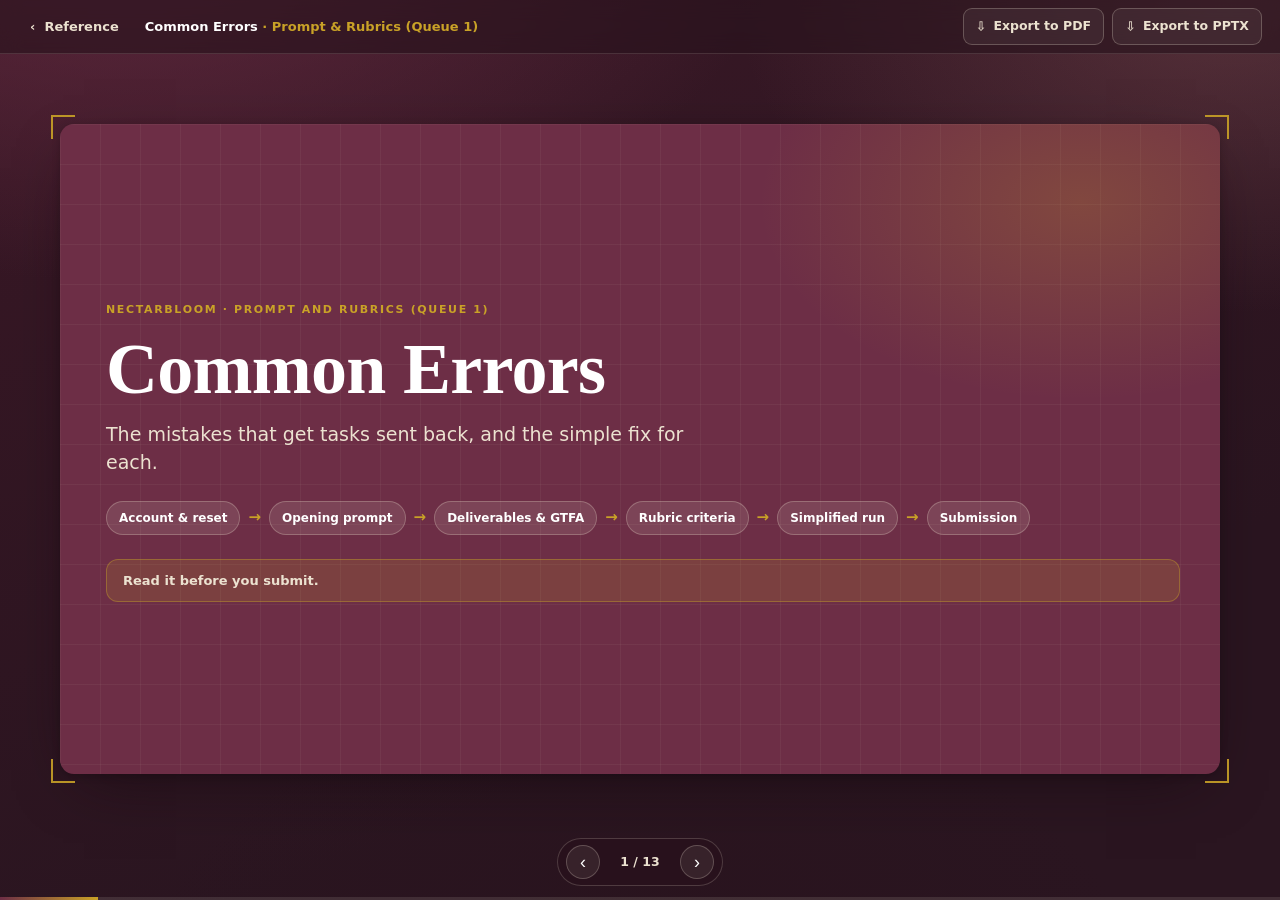
==== common-errors.html @ 219ee951 "Nectarbloom reference hub: Reference page + onboarding and common-errors deck viewers Co-authored-by" ====
<!DOCTYPE html>
<html lang="en">
<head>
<meta charset="utf-8">
<meta name="viewport" content="width=device-width, initial-scale=1">
<title>Common Errors — Nectarbloom (Ultra Evals)</title>
<link rel="stylesheet" href="assets/deck.css">
</head>
<body>

<header class="topbar">
  <a class="back" href="index.html">&#8249;&nbsp; Reference</a>
  <div class="deck-name">Common Errors <span>&middot; Prompt &amp; Rubrics (Queue 1)</span></div>
  <div class="tb-actions">
    <button class="tb-btn" id="exportPdf" type="button"><span class="ic">&#8681;</span> Export to PDF</button>
    <a class="tb-btn" href="assets/Nectarbloom%20Common%20Errors.pptx" download><span class="ic">&#8681;</span> Export to PPTX</a>
  </div>
</header>

<div class="stage">
  <div class="frame">
    <span class="br tl"></span><span class="br tr"></span><span class="br bl"></span><span class="br rb"></span>

    <!-- 1 — TITLE -->
    <section class="slide title active">
      <div class="s-eyebrow">Nectarbloom &middot; Prompt and Rubrics (Queue 1)</div>
      <h1 class="big">Common Errors</h1>
      <p class="lead">The mistakes that get tasks sent back, and the simple fix for each.</p>
      <div class="flow">
        <span class="step">Account &amp; reset</span><span class="arr">&#8594;</span>
        <span class="step">Opening prompt</span><span class="arr">&#8594;</span>
        <span class="step">Deliverables &amp; GTFA</span><span class="arr">&#8594;</span>
        <span class="step">Rubric criteria</span><span class="arr">&#8594;</span>
        <span class="step">Simplified run</span><span class="arr">&#8594;</span>
        <span class="step">Submission</span>
      </div>
      <div class="title-note">Read it before you submit.</div>
    </section>

    <!-- 2 — OVERVIEW -->
    <section class="slide">
      <div class="s-badge">Overview</div>
      <div class="s-head">
        <div class="s-eyebrow">Overview &middot; Where tasks get sent back</div>
        <h2 class="s-title">Six places tasks get sent back</h2>
        <p class="s-intro">Every rejection in this queue traces to one of six stages. Each slide that follows lists the specific errors, and the fix for each.</p>
      </div>
      <div class="s-body">
        <div class="ov-grid">
          <div class="ov-card"><span class="ov-num">1</span><h4>Account &amp; reset</h4><p>Right account, right model, reset before every run.</p></div>
          <div class="ov-card"><span class="ov-num">2</span><h4>Opening prompt</h4><p>2-3 loose asks, grounded, human-written, never one-shot.</p></div>
          <div class="ov-card"><span class="ov-num">3</span><h4>Deliverables &amp; GTFA</h4><p>Name artifacts, values, side effects and absences, all traceable.</p></div>
          <div class="ov-card"><span class="ov-num">4</span><h4>Rubric criteria</h4><p>Binary, observable, atomic, positive, self-contained.</p></div>
          <div class="ov-card"><span class="ov-num">5</span><h4>Simplified run</h4><p>A fresh, unsteered 1-3 turn run that passes &#8804; 40%.</p></div>
          <div class="ov-card"><span class="ov-num">6</span><h4>Submission &amp; process</h4><p>Preserve outputs, use Share links, never delete a chat.</p></div>
        </div>
      </div>
      <div class="callout"><b>The single most common rejection</b> is an ungrounded entity: a file, person or date that is not in the universe. Open Gmail, Drive and Calendar first and confirm every name on screen. Where rubrics fail: <b>30%</b> unjudgeable wording &middot; <b>26%</b> punish the right answer, over half of all defects.</div>
      <div class="s-foot"><span>Overview</span><span>Common Errors</span></div>
    </section>

    <!-- 3 — SECTION 1 -->
    <section class="slide">
      <div class="s-badge">Prompt &amp; Rubrics</div>
      <div class="s-head">
        <div class="s-eyebrow">Section 1 &middot; Demo account &amp; reset</div>
        <h2 class="s-title">Use the claimed account and reset at the right time</h2>
        <p class="s-intro">Claim your demo account at app.outlier.ai/demo-account-claim and use only that account. Reach out to the QMs in the War Room if it does not work.</p>
      </div>
      <div class="s-body">
        <table class="dtable">
          <thead><tr><th class="c-err">Error</th><th class="c-why">Why it fails</th><th class="c-fix">Fix</th></tr></thead>
          <tbody>
            <tr><td class="c-err">Wrong account</td><td class="c-why">Using your personal Gmail, your Outlier login, or an account from another queue breaks the task.</td><td class="c-fix">Sign in only with the demo account you claimed from the link above.</td></tr>
            <tr><td class="c-err">Wrong model</td><td class="c-why">Results are not valid if the custom model is not selected.</td><td class="c-fix">Select 3.8 Flash and set Thinking level to Low. If the options are not visible, flag it in the War Room.</td></tr>
            <tr><td class="c-err">Model not proven as 3.8 Flash</td><td class="c-why">The chat PDF says "Created with Auto", the screenshot is missing, or it is taken from an empty chat with no "custom" label.</td><td class="c-fix">Screenshot the custom selector (3.8 Flash, Thinking Low) before the run, and confirm the chat PDF shows the custom model.</td></tr>
            <tr><td class="c-err">Not resetting before the run</td><td class="c-why">Leftover files, drafts or events from earlier runs change the result.</td><td class="c-fix">Open the reset link, pick your account, tick the box and click Restore baseline.</td></tr>
            <tr><td class="c-err">Starting before reset finishes</td><td class="c-why">You run the model on a half-restored account.</td><td class="c-fix">Wait for the green "Your workspace is restored" message.</td></tr>
            <tr><td class="c-err">Resetting after the run</td><td class="c-why">It deletes the files and drafts you still have to upload and check.</td><td class="c-fix">Reset before a run. Save your evidence first.</td></tr>
          </tbody>
        </table>
      </div>
      <div class="callout"><b>Reset before a run, never after one.</b> Prove the model: screenshot the custom 3.8 Flash selector (Thinking Low) before the run.</div>
      <div class="s-foot"><span>Section 1 &middot; Account &amp; reset</span><span>Common Errors</span></div>
    </section>

    <!-- 4 — SECTION 2 -->
    <section class="slide">
      <div class="s-badge">Prompt &amp; Rubrics</div>
      <div class="s-head">
        <div class="s-eyebrow">Section 2 &middot; Opening prompt</div>
        <h2 class="s-title">A partial, grounded, human-written opener</h2>
        <p class="s-intro">The gap between what the opener states and what it withholds is the difficulty of the item. Give the model something to do, but not everything.</p>
      </div>
      <div class="s-body">
        <table class="dtable">
          <thead><tr><th class="c-err">Error</th><th class="c-why">Why it fails</th><th class="c-fix">Fix</th></tr></thead>
          <tbody>
            <tr><td class="c-err">No ask at all</td><td class="c-why">The prompt only describes a situation and never asks for anything. A failing issue.</td><td class="c-fix"><span class="ex"><span class="bad">Bad:</span> <em class="q">"I've been buried in the Q3 vendor review all week."</em></span><span class="ex"><span class="good">Good:</span> <em class="q">"...Can you help me work out which bids are solid before Friday?"</em></span></td></tr>
            <tr><td class="c-err">Asks for everything at once</td><td class="c-why">A strong model one-shots it, so a 20+ turn conversation never happens.</td><td class="c-fix"><span class="ex"><span class="bad">Bad:</span> <em class="q">"Make a one-page PDF of my March expenses and email it to my manager."</em></span><span class="ex"><span class="good">Good:</span> <em class="q">"My numbers are due Friday and the March figures feel off. Can you help?"</em></span></td></tr>
            <tr><td class="c-err">Ungrounded entity</td><td class="c-why">Names a file, person or date not in the universe. The most common rejection.</td><td class="c-fix">Open Gmail, Drive and Calendar first and confirm every name on screen.</td></tr>
            <tr><td class="c-err">Written or polished by an LLM</td><td class="c-why">Paste is disabled and you attest the text is your own.</td><td class="c-fix">Write it yourself, in your own words.</td></tr>
            <tr><td class="c-err">Wrong language or register</td><td class="c-why">A fully English opener on a fr/de item (loanwords are fine), or an English scenario translated into the locale, reads unnatural and restarts the item.</td><td class="c-fix">Write natively in the assigned locale from the start. Never "fix it in translation."</td></tr>
            <tr><td class="c-err">All deliverables in the opener</td><td class="c-why">Naming the file, numbers or email gives the answer away and the model one-shots it.</td><td class="c-fix">Describe the situation and the worry, not the output. Put the PDF, sheet and draft in Target Deliverables.</td></tr>
          </tbody>
        </table>
      </div>
      <div class="callout"><b>See worked examples:</b> nectarbloom-exemplar.vercel.app (password: Nectar). Tasks rated 5/5 and 3/5 by QC, plus a full rework.</div>
      <div class="s-foot"><span>Section 2 &middot; Opening prompt</span><span>Common Errors</span></div>
    </section>

    <!-- 5 — SECTION 3 DELIVERABLES -->
    <section class="slide">
      <div class="s-badge">Prompt &amp; Rubrics</div>
      <div class="s-head">
        <div class="s-eyebrow">Section 3 &middot; Target deliverables</div>
        <h2 class="s-title">Each deliverable: artifact, values, side effects, absence</h2>
        <p class="s-intro">The answer key you write before you know how the model behaves. Every entry must be checkable against a produced artifact or a landed action.</p>
      </div>
      <div class="s-body">
        <table class="dtable">
          <thead><tr><th class="c-err">Error</th><th class="c-why">Why it fails</th><th class="c-fix">Fix</th></tr></thead>
          <tbody>
            <tr><td class="c-err">Vague deliverable</td><td class="c-why"><em class="q">"The model should give a good vendor recommendation"</em> cannot be checked.</td><td class="c-fix"><em class="q">"Produces a 1-page PDF vendor_brief.pdf naming the two selected vendors and their bid totals."</em></td></tr>
            <tr><td class="c-err">A guess about the user</td><td class="c-why"><em class="q">"The user might ask to fix the budget sheet"</em> cannot be graded.</td><td class="c-fix">State the finished result: <em class="q">"Produces a corrected budget sheet with March totals."</em></td></tr>
            <tr><td class="c-err">No values or absences</td><td class="c-why"><em class="q">"Prepare a reconciliation file"</em> gives the rubric nothing to grade.</td><td class="c-fix">Name the artifact, its exact values, side effects (drafts, events) and what must be absent (out-of-scope data, PII, a sent email).</td></tr>
            <tr><td class="c-err">Requires sending or sharing</td><td class="c-why">The model may draft but must never send an email or share a file.</td><td class="c-fix">Say <em class="q">"drafts an email that stays unsent."</em></td></tr>
            <tr><td class="c-err">Too thin for 20+ turns</td><td class="c-why">If your honest turn estimate is under 20, the scenario is too thin.</td><td class="c-fix">Add real work: a new artifact, a cross-source check, or a mid-task correction. Re-confirming or splitting one ask does not count.</td></tr>
          </tbody>
        </table>
      </div>
      <div class="callout"><b>Hard project rule:</b> the model may create drafts, documents and files, but must never send emails or share files. Any draft stays unsent.</div>
      <div class="s-foot"><span>Section 3 &middot; Deliverables</span><span>Common Errors</span></div>
    </section>

    <!-- 6 — SECTION 3 GTFA -->
    <section class="slide">
      <div class="s-badge">Prompt &amp; Rubrics</div>
      <div class="s-head">
        <div class="s-eyebrow">Section 3 &middot; GTFA (ground-truth answer)</div>
        <h2 class="s-title">A GTFA that covers every ask and matches the sources</h2>
        <p class="s-intro">The ideal, factually correct completion, with real values filled in. Anything missing from the GTFA cannot be graded later.</p>
      </div>
      <div class="s-body">
        <table class="dtable">
          <thead><tr><th class="c-err">Error</th><th class="c-why">Why it fails</th><th class="c-fix">Fix</th></tr></thead>
          <tbody>
            <tr><td class="c-err">GTFA leaves things out</td><td class="c-why">Not covering one of the prompt's asks is an issue; anything missing cannot be graded.</td><td class="c-fix">Walk the prompt ask by ask and tick each against the GTFA: deliverables, values, side effects, absences.</td></tr>
            <tr><td class="c-err">Contradicts the sources</td><td class="c-why">Wrong amounts or dates, stale prices, or figures that appear in no file make every grade wrong.</td><td class="c-fix">Build a "claim vs source" table and check each fact against the files.</td></tr>
            <tr><td class="c-err">Values with no source</td><td class="c-why">Emails, dates, penalties or reserves that exist only in the GTFA or the model's reply.</td><td class="c-fix">If a value cannot be found in, or worked out from, an uploaded file, leave it out.</td></tr>
            <tr><td class="c-err">Wrong method, plausible number</td><td class="c-why">A naive split instead of the source's rolling window; DST applied in winter; wrong time zone.</td><td class="c-fix">Re-calculate with the source's own method and check time zones.</td></tr>
            <tr><td class="c-err">Fields that disagree</td><td class="c-why">A value in only one field, or outcomes that say "pay" while the rubric says "file."</td><td class="c-fix">Keep opener, deliverables, rubric, GTFA and Not Known consistent.</td></tr>
            <tr><td class="c-err">Known / Not Known misused</td><td class="c-why">Known is only what the opener says; Not Known is misused as vague topics or the answers.</td><td class="c-fix">Not Known is what the user reveals later, in order and in their own voice.</td></tr>
          </tbody>
        </table>
      </div>
      <div class="callout"><b>Before you trust a value:</b> every exact figure in a rubric criterion must trace back to the GTFA or the target outcome.</div>
      <div class="s-foot"><span>Section 3 &middot; GTFA</span><span>Common Errors</span></div>
    </section>

    <!-- 7 — SECTION 4 WRITING EACH LINE -->
    <section class="slide">
      <div class="s-badge">Prompt &amp; Rubrics</div>
      <div class="s-head">
        <div class="s-eyebrow">Section 4 &middot; Rubric criteria &middot; Writing each line</div>
        <h2 class="s-title">Binary, observable, present-tense, self-contained</h2>
        <p class="s-intro">Every criterion is binary, observable, atomic, positive, product-independent and self-contained, in the simple present tense (States, Includes, Reports...). Weights are only +1, +2, +3.</p>
      </div>
      <div class="s-body">
        <table class="dtable">
          <thead><tr><th class="c-err">Error</th><th class="c-why">Weak example</th><th class="c-fix">Better example</th></tr></thead>
          <tbody>
            <tr><td class="c-err">Not simple present tense</td><td class="c-why"><em class="q">"The response must calculate the net distribution."</em></td><td class="c-fix"><em class="q">"Reports the net distribution as $7,626.60."</em></td></tr>
            <tr><td class="c-err">Vague / not self-contained</td><td class="c-why"><em class="q">"Has a professional tone."</em> <em class="q">"Calculates the correct tax return."</em></td><td class="c-fix"><em class="q">"Opens with a greeting and closes with the sender's name."</em> <em class="q">"Reports the tax return as $1,000."</em></td></tr>
            <tr><td class="c-err">Not checkable</td><td class="c-why"><em class="q">"Calculates the net distribution."</em></td><td class="c-fix"><em class="q">"Reports the net distribution as $7,626.60."</em></td></tr>
            <tr><td class="c-err">Judges the process</td><td class="c-why"><em class="q">"Reasons carefully about the recipients."</em></td><td class="c-fix"><em class="q">"Addresses the email draft to the named recipient."</em></td></tr>
            <tr><td class="c-err">Negatively framed</td><td class="c-why"><em class="q">"No message in Sent..."</em> (a run that does nothing passes).</td><td class="c-fix"><em class="q">"Leaves an unsent draft addressed to the named recipient."</em></td></tr>
            <tr><td class="c-err">Accepts instructions, not a file</td><td class="c-why"><em class="q">"Explains how to structure the reconciliation spreadsheet."</em></td><td class="c-fix"><em class="q">"Provides a spreadsheet file with one row per exhibit."</em></td></tr>
          </tbody>
        </table>
      </div>
      <div class="callout"><b>The two questions for every line:</b> would a perfect, honest response pass this? And would two people reading only the prompt agree on borderline work?</div>
      <div class="s-foot"><span>Section 4 &middot; Rubric criteria</span><span>Common Errors</span></div>
    </section>

    <!-- 8 — SECTION 4 COVERAGE & WEIGHTS -->
    <section class="slide">
      <div class="s-badge">Prompt &amp; Rubrics</div>
      <div class="s-head">
        <div class="s-eyebrow">Section 4 &middot; Rubric criteria &middot; Coverage &amp; weights</div>
        <h2 class="s-title">Cover every ask, weight it honestly, spread the categories</h2>
        <p class="s-intro">10-30 criteria. Trace each to an explicit or implied ask, and tag each to one of the six Outcome Quality categories (1.1-1.6).</p>
      </div>
      <div class="s-body">
        <div class="cols">
          <div class="col">
            <h4>Coverage</h4>
            <ul>
              <li><b>Punishes the right answer:</b> requires what the user later ruled out. A perfect, honest answer must be able to pass.</li>
              <li><b>Asks for something nobody asked:</b> trace every criterion to a prompt ask; remove the rest.</li>
              <li><b>Missing critical criteria:</b> nothing checks "left unsent", the recipient, or "nothing filed."</li>
              <li><b>Value not traceable:</b> every exact value appears in, or is worked out from, a file / GTFA / deliverables.</li>
            </ul>
          </div>
          <div class="col">
            <h4>Weights, atomicity &amp; categories</h4>
            <ul>
              <li><b>Flat or inflated weights:</b> if most criteria are +3, weight stops separating essential from nice-to-have.</li>
              <li><b>Bundled / overlapping:</b> split "and" chains; merge true duplicates into one criterion.</li>
              <li><b>Clustered categories:</b> spread across all six sub-dimensions (1.1-1.6).</li>
              <li><b>Grading non-outcomes:</b> no criteria for reasoning, turn count or conversational style.</li>
            </ul>
          </div>
        </div>
      </div>
      <div class="callout">Run the <b>"looks-correct-but-wrong"</b> test: imagine an output with the right numbers but the draft was sent. If your rubric would pass it, add the criterion that catches it.</div>
      <div class="s-foot"><span>Section 4 &middot; Coverage &amp; weights</span><span>Common Errors</span></div>
    </section>

    <!-- 9 — SECTION 5 SIMPLIFIED RUN -->
    <section class="slide">
      <div class="s-badge">Prompt &amp; Rubrics</div>
      <div class="s-head">
        <div class="s-eyebrow">Section 5 &middot; Simplified run</div>
        <h2 class="s-title">A clean, unsteered run, graded on what was really produced</h2>
        <p class="s-intro">A complexity test of your item: give the model the easiest path in 1-3 turns and check it still fails most of your rubric. Grade only delivered work.</p>
      </div>
      <div class="s-body">
        <table class="dtable">
          <thead><tr><th class="c-err">Error</th><th class="c-why">Why it fails</th><th class="c-fix">Fix</th></tr></thead>
          <tbody>
            <tr><td class="c-err">Invalid simplified run</td><td class="c-why">It repeats the opener, uses an old chat, adds nudges, has no share link, or ran before the prompt was final.</td><td class="c-fix">Fresh chat on a reset account. One full request for every deliverable. Save a public share link. Do not steer.</td></tr>
            <tr><td class="c-err">Item too easy (over 40%)</td><td class="c-why">The score does not show real difficulty, including a near-0% only because a tool failed.</td><td class="c-fix">Harden with real traps from the files. Never delete, split or pad criteria to hit the number.</td></tr>
            <tr><td class="c-err">Not resetting first</td><td class="c-why">Leftover changes from earlier runs make results meaningless.</td><td class="c-fix">Reset before each run, never after or mid-task.</td></tr>
            <tr><td class="c-err">Passing work never produced</td><td class="c-why">The model described a draft or file in chat and the criterion was still marked Pass.</td><td class="c-fix">Grade only what was delivered. "I've created the draft" with no visible draft is a claim, not an artifact.</td></tr>
            <tr><td class="c-err">Contradictory ratings</td><td class="c-why"><em class="q">"Draft was saved"</em> is Fail, yet <em class="q">"Draft contains X"</em> is Pass.</td><td class="c-fix">A child criterion cannot pass when its parent failed, so check before you submit.</td></tr>
            <tr><td class="c-err">Failing correct content</td><td class="c-why">Fail marked on lines the output plainly satisfies, hiding how easy the item is.</td><td class="c-fix">Re-read the output line by line and quote the evidence for every rating.</td></tr>
            <tr><td class="c-err">Empty justifications</td><td class="c-why">No written reason for a rating, so nobody can check the grade.</td><td class="c-fix">Write one line of evidence per rating: a quote, or what is missing.</td></tr>
          </tbody>
        </table>
      </div>
      <div class="callout"><b>Over 40%? Fix the item, not the measurement.</b> The percentage is weighted: failing a +3 criterion moves it far more than a +1.</div>
      <div class="s-foot"><span>Section 5 &middot; Simplified run</span><span>Common Errors</span></div>
    </section>

    <!-- 10 — EMERGING ERRORS -->
    <section class="slide">
      <div class="s-badge">New</div>
      <div class="s-head">
        <div class="s-eyebrow">Emerging errors &middot; What reviewers are now catching</div>
        <h2 class="s-title">Newly seen: valid runs, honest grading, integrity</h2>
        <p class="s-intro">Recent send-backs cluster here. Several are integrity issues that go on the disable list, not the rework pile.</p>
      </div>
      <div class="s-body">
        <table class="dtable">
          <thead><tr><th class="c-err">Error</th><th class="c-why">What it looks like</th><th class="c-fix">Fix</th></tr></thead>
          <tbody>
            <tr><td class="c-err">Broken run</td><td class="c-why">The model cannot reach the account or uses another persona's; it invents data ("Alpha/Beta", "[domaine]" placeholders) or tells the user to do the work.</td><td class="c-fix">Re-run on a reset, correct account. Every entity must come from the universe.</td></tr>
            <tr><td class="c-err">Filed record does not match the run</td><td class="c-why">Filed turns differ from the chat PDF, a turn appears that was never sent, or outputs are left over from an older run.</td><td class="c-fix">File exactly what happened: the turns, the PDF and every output from the same run.</td></tr>
            <tr><td class="c-err">Passes the gate only on paper</td><td class="c-why">Filed under 40%, but 45-96% when regraded honestly on the evidence.</td><td class="c-fix">Harden the item and regrade on what was really produced. Do not let mis-grading carry the gate.</td></tr>
            <tr><td class="c-err">Integrity violations</td><td class="c-why">A figure fabricated so a total matches; a self-check marked "full" while the automated check lists gaps; grades flipped to hold the gate; Turn 1 edited without a re-run.</td><td class="c-fix">Never alter evidence or grades. Fix the work, not the number.</td></tr>
          </tbody>
        </table>
      </div>
      <div class="callout rose"><b>Integrity failures are not reworkable:</b> a fabricated value, a flipped grade or an edited Turn 1 with no re-run goes on the disable list.</div>
      <div class="s-foot"><span>Emerging errors</span><span>Common Errors</span></div>
    </section>

    <!-- 11 — SECTION 6 SUBMISSION -->
    <section class="slide">
      <div class="s-badge">Prompt &amp; Rubrics</div>
      <div class="s-head">
        <div class="s-eyebrow">Section 6 &middot; Submission &amp; process</div>
        <h2 class="s-title">Preserve the evidence, use Share links, act on feedback</h2>
        <p class="s-intro">The work is only graded if a reviewer can open and verify it. These four mistakes void an otherwise good task.</p>
      </div>
      <div class="s-body">
        <table class="dtable">
          <thead><tr><th class="c-err">Error</th><th class="c-why">Why it fails</th><th class="c-fix">Fix</th></tr></thead>
          <tbody>
            <tr><td class="c-err">Outputs not preserved</td><td class="c-why">Files the model names are not uploaded, or an uploaded document is empty apart from its title.</td><td class="c-fix">Upload every file the reply names, with its full content.</td></tr>
            <tr><td class="c-err">Browser address-bar link</td><td class="c-why">Private to your session; reviewers cannot open it.</td><td class="c-fix">Always use the product's Share feature, and save a link after every turn.</td></tr>
            <tr><td class="c-err">Deleting a chat</td><td class="c-why">Kills every share link and fails the task.</td><td class="c-fix">Never delete. Start a new chat per task.</td></tr>
            <tr><td class="c-err">Resubmit without addressing feedback</td><td class="c-why">Only the run or wording changed while the listed fixes stay open, so you get the same send-back.</td><td class="c-fix">Work through the feedback item by item and tick each one off before you resubmit.</td></tr>
          </tbody>
        </table>
      </div>
      <div class="callout"><b>Reviewers cannot grade what they cannot open.</b> A deleted chat, a private URL or a missing upload fails the task no matter how good the rest is.</div>
      <div class="s-foot"><span>Section 6 &middot; Submission</span><span>Common Errors</span></div>
    </section>

    <!-- 12 — BEFORE YOU SUBMIT -->
    <section class="slide">
      <div class="s-badge">Checklist</div>
      <div class="s-head">
        <div class="s-eyebrow">Before you submit</div>
        <h2 class="s-title">Re-read your task as a stranger</h2>
        <p class="s-intro">No matter how good the rest of the work is, these are the final checks.</p>
      </div>
      <div class="s-body">
        <div class="cols">
          <div class="col reread">
            <h4>The stranger re-read</h4>
            <ul>
              <li>Could a model finish it in <b>one reply</b>?</li>
              <li>Is every name <b>real</b> in Gmail, Drive or Calendar?</li>
              <li>Does each rubric line have <b>one clear pass/fail</b> answer?</li>
              <li>Does anything depend on a <b>draft being sent</b>?</li>
            </ul>
          </div>
          <div class="col err">
            <h4>Hard-fails to double-check</h4>
            <ul>
              <li>An <b>ungrounded entity</b>: a file, person or date not in the universe</li>
              <li>An <b>LLM-written</b> opening prompt</li>
              <li>A <b>deleted chat</b>, or a browser address-bar URL as a link</li>
              <li>A named file claimed in the reply with <b>no matching upload</b></li>
              <li>A <b>PDF that contradicts</b> the live share page</li>
            </ul>
          </div>
        </div>
        <div class="help"><h4>Need help?</h4>Read the full guidelines at app.outlier.ai (project guidelines), and join the War Room from your dashboard before you run: a wrong account, model or universe cannot be salvaged once a run has started.</div>
      </div>
      <div class="s-foot"><span>Before you submit</span><span>Common Errors</span></div>
    </section>

    <!-- 13 — THANK YOU -->
    <section class="slide title">
      <div class="s-eyebrow">Nectarbloom &middot; Prompt and Rubrics (Queue 1)</div>
      <h1 class="big">Thank you</h1>
      <p class="lead">Ground every entity, write lines two people would grade the same way, and never change the evidence.</p>
      <div class="title-note">Questions? Bring them to the War Room, before you run rather than after.</div>
    </section>

  </div>
</div>

<div class="deck-nav">
  <button class="nav-btn" id="prev" type="button" aria-label="Previous slide">&#8249;</button>
  <span class="counter" id="counter">1 / 13</span>
  <button class="nav-btn" id="next" type="button" aria-label="Next slide">&#8250;</button>
</div>
<div class="progress"><span id="bar"></span></div>

<script src="assets/deck.js"></script>
</body>
</html>
---- assets/deck.css ----
/* Nectarbloom deck viewer — shared styles.
   Palette + fonts matched to the source presentations:
   plum #6D2E46, rose #A26769, gold #C9A227, cream #ECE2D0, ink #2B2126 on white;
   Cambria (titles) + Calibri (body). */
:root {
  --plum: #6D2E46; --plum-deep: #582539; --rose: #A26769; --rose-soft: #c99b9c;
  --gold: #C9A227; --gold-deep: #8A6B0F; --cream: #ECE2D0;
  --card: #F7F2F3; --ink: #2B2126; --mute: #6B6064; --white: #fff;
  --rowalt: #F9F4F5; --line: #EAD9DD;
  --good-fill: #EDF2E6; --good-ink: #5B6E2F; --good-line: #cfe0bb;
  --bad-fill: #F7EAE9; --bad-ink: #A2433E; --bad-line: #eccbc8;
  --serif: "Cambria", "Georgia", "Times New Roman", serif;
  --sans: "Calibri", "Segoe UI", system-ui, -apple-system, BlinkMacSystemFont, sans-serif;
}
* { box-sizing: border-box; }
html, body { height: 100%; }
body {
  margin: 0; overflow: hidden; color: var(--ink);
  background: #3a1826;
  background-image:
    radial-gradient(1100px 620px at 10% -10%, rgba(109,46,70,.75), transparent 60%),
    radial-gradient(880px 560px at 96% 0%, rgba(162,103,105,.32), transparent 56%),
    radial-gradient(900px 700px at 50% 120%, rgba(40,18,28,.7), transparent 60%),
    linear-gradient(160deg, #3a1826, #2a1520 72%);
  font: 15px/1.5 var(--sans);
  -webkit-font-smoothing: antialiased; text-rendering: optimizeLegibility;
}
a { color: inherit; text-decoration: none; }

/* ---- Top bar ---- */
.topbar {
  position: fixed; top: 0; left: 0; right: 0; height: 54px; z-index: 40;
  display: flex; align-items: center; gap: 14px; padding: 0 18px;
  background: rgba(40,18,28,.62); border-bottom: 1px solid rgba(236,226,208,.14);
  -webkit-backdrop-filter: blur(10px); backdrop-filter: blur(10px);
}
.back { display: inline-flex; align-items: center; gap: 7px; color: var(--cream); font-size: 13px; font-weight: 600; padding: 7px 11px; border-radius: 9px; border: 1px solid transparent; transition: background .16s, border-color .16s; }
.back:hover { background: rgba(236,226,208,.12); border-color: rgba(236,226,208,.28); }
.deck-name { margin-right: auto; font-size: 13px; font-weight: 700; color: #fff; }
.deck-name span { color: var(--gold); font-weight: 600; }
.tb-actions { display: flex; gap: 8px; }
.tb-btn {
  display: inline-flex; align-items: center; gap: 7px; cursor: pointer; font: inherit;
  font-size: 12.5px; font-weight: 700; color: var(--cream);
  padding: 8px 12px; border-radius: 9px; border: 1px solid rgba(236,226,208,.26);
  background: rgba(236,226,208,.06); transition: background .16s, border-color .16s, transform .16s;
}
.tb-btn:hover { background: rgba(201,162,39,.2); border-color: var(--gold); color: #fff; transform: translateY(-1px); }
.tb-btn .ic { font-size: 13px; opacity: .9; }

/* ---- Stage + frame + brackets ---- */
.stage { position: absolute; inset: 54px 0 56px; display: grid; place-items: center; padding: 22px 26px; }
.frame { position: relative; width: min(1160px, 94vw); height: min(650px, calc(100vh - 150px)); }
.br { position: absolute; width: 24px; height: 24px; border: 2px solid var(--gold); opacity: .9; z-index: 5; pointer-events: none; }
.br.tl { top: -9px; left: -9px; border-right: 0; border-bottom: 0; }
.br.tr { top: -9px; right: -9px; border-left: 0; border-bottom: 0; }
.br.bl { bottom: -9px; left: -9px; border-right: 0; border-top: 0; }
.br.rb { bottom: -9px; right: -9px; border-left: 0; border-top: 0; }

/* ---- Slide ---- */
.slide {
  position: absolute; inset: 0; padding: 34px 40px 28px; display: none;
  flex-direction: column; overflow: auto; scrollbar-width: thin;
  background: var(--white); color: var(--ink);
  border-radius: 14px; box-shadow: 0 20px 60px -24px rgba(20,8,14,.75), 0 2px 8px rgba(0,0,0,.2);
}
.slide.active { display: flex; animation: slidein .34s cubic-bezier(.22,1,.36,1) both; }
@keyframes slidein { from { opacity: 0; transform: translateY(8px); } to { opacity: 1; transform: none; } }
.slide::-webkit-scrollbar { width: 9px; }
.slide::-webkit-scrollbar-thumb { background: var(--line); border-radius: 99px; }

.s-head { flex: none; }
.s-eyebrow { font-size: 11px; font-weight: 700; letter-spacing: .15em; text-transform: uppercase; color: var(--rose); }
.s-title { margin: 8px 0 0; font-family: var(--serif); font-size: clamp(21px, 2.7vw, 31px); font-weight: 700; letter-spacing: -.01em; line-height: 1.1; color: var(--plum); }
.s-intro { margin: 9px 0 0; font-size: 13.5px; color: var(--mute); max-width: 94ch; }
.s-badge { position: absolute; top: 20px; right: 24px; display: inline-flex; align-items: center; gap: 6px; font-size: 9.5px; font-weight: 800; letter-spacing: .12em; text-transform: uppercase; color: var(--plum); background: rgba(162,103,105,.16); border: 1px solid rgba(162,103,105,.34); padding: 5px 9px; border-radius: 999px; }
.s-body { margin-top: 16px; flex: 1 1 auto; }
.s-foot { flex: none; display: flex; justify-content: space-between; align-items: center; margin-top: 14px; padding-top: 10px; border-top: 1px solid var(--line); font-size: 10px; font-weight: 600; letter-spacing: .08em; text-transform: uppercase; color: #a79aa0; }

/* ---- Title slide (plum) ---- */
.slide.title { justify-content: center; background: var(--plum); color: #fff; padding-left: 46px; overflow: hidden; }
.slide.title::before { content: ""; position: absolute; inset: 0; pointer-events: none;
  background: radial-gradient(520px 320px at 88% 12%, rgba(201,162,39,.22), transparent 62%),
    linear-gradient(rgba(236,226,208,.05) 1px, transparent 1px), linear-gradient(90deg, rgba(236,226,208,.05) 1px, transparent 1px);
  background-size: auto, 40px 40px, 40px 40px; }
.slide.title > * { position: relative; z-index: 1; }
.slide.title .s-eyebrow { color: var(--gold); }
.slide.title .big { margin: 14px 0 0; font-family: var(--serif); font-size: clamp(38px, 6.6vw, 72px); font-weight: 700; letter-spacing: -.01em; line-height: 1; color: #fff; }
.slide.title .lead { margin: 15px 0 0; font-size: clamp(14px, 1.8vw, 19px); color: var(--cream); max-width: 48ch; }
.flow { margin-top: 24px; display: flex; flex-wrap: wrap; gap: 8px; align-items: center; }
.flow .step { font-size: 12px; font-weight: 700; color: #fff; background: rgba(236,226,208,.12); border: 1px solid rgba(236,226,208,.26); padding: 7px 12px; border-radius: 999px; }
.flow .arr { color: var(--gold); font-weight: 800; }
.title-note { margin-top: 24px; display: inline-flex; align-items: center; gap: 10px; font-size: 13px; font-weight: 600; color: var(--cream); background: rgba(201,162,39,.16); border: 1px solid rgba(201,162,39,.4); border-radius: 12px; padding: 11px 16px; }

/* ---- Tables ---- */
.dtable { width: 100%; border-collapse: collapse; }
.dtable th { text-align: left; font-size: 10px; font-weight: 800; letter-spacing: .1em; text-transform: uppercase; color: var(--rose); padding: 0 12px 9px; border-bottom: 2px solid var(--line); }
.dtable td { padding: 10px 12px; border-bottom: 1px solid var(--line); vertical-align: top; font-size: 12.5px; color: var(--ink); }
.dtable tbody tr:nth-child(even) { background: var(--rowalt); }
.dtable tr:last-child td { border-bottom: 0; }
.dtable .c-err { width: 22%; font-weight: 700; color: var(--plum); }
.dtable .c-why { width: 40%; color: var(--mute); }
.dtable .c-fix { width: 38%; color: var(--good-ink); }
.dtable.two .c-err { width: 26%; } .dtable.two .c-fix { width: 74%; }
.dtable.t3 .c-err { width: 30%; } .dtable.t3 td:not(.c-err) { width: 35%; color: var(--ink); }
.bad { color: var(--bad-ink); font-weight: 700; }
.good { color: var(--good-ink); font-weight: 700; }
.ex { display: block; } .ex + .ex { margin-top: 5px; }
em.q { font-style: normal; color: var(--plum); }

/* ---- Card grids ---- */
.ov-grid { display: grid; grid-template-columns: repeat(3, 1fr); gap: 12px; }
.ov-grid.four { grid-template-columns: repeat(4, 1fr); }
.ov-card { background: var(--card); border: 1px solid var(--line); border-radius: 13px; padding: 14px 15px; }
.ov-num { display: inline-grid; place-items: center; width: 26px; height: 26px; border-radius: 8px; background: var(--plum); color: #fff; font-family: var(--serif); font-weight: 700; font-size: 14px; margin-bottom: 9px; }
.ov-card h4 { margin: 0 0 5px; font-size: 13.5px; font-weight: 800; color: var(--plum); }
.ov-card h4 .k { display: block; font-family: var(--sans); font-size: 9.5px; letter-spacing: .1em; text-transform: uppercase; color: var(--rose); margin-bottom: 3px; }
.ov-card p { margin: 0; font-size: 12px; color: var(--mute); }
.ov-card p + p { margin-top: 6px; }

/* ---- Two / three column ---- */
.cols { display: grid; grid-template-columns: 1fr 1fr; gap: 22px; }
.cols.three { grid-template-columns: repeat(3, 1fr); }
.col h4 { margin: 0 0 11px; font-size: 11px; font-weight: 800; letter-spacing: .12em; text-transform: uppercase; color: var(--rose); }
.col h4 .k { color: var(--mute); font-weight: 700; }
.col ul { margin: 0; padding: 0; list-style: none; }
.col li { position: relative; padding: 7px 0 7px 22px; font-size: 12.8px; color: var(--mute); border-top: 1px solid var(--line); }
.col li:first-child { border-top: 0; }
.col li b { color: var(--ink); font-weight: 700; }
.col li::before { content: ""; position: absolute; left: 4px; top: 13px; width: 7px; height: 7px; border-radius: 2px; background: var(--rose); transform: rotate(45deg); }
.col.ok li::before { content: "\2713"; top: 6px; left: 0; width: 16px; height: 16px; border-radius: 5px; background: var(--good-ink); color: #fff; display: grid; place-items: center; font-weight: 900; font-size: 10px; transform: none; }
.col.err li::before { content: "\00d7"; top: 6px; left: 0; width: 16px; height: 16px; border-radius: 5px; background: var(--bad-ink); color: #fff; display: grid; place-items: center; font-weight: 900; font-size: 11px; transform: none; }
.reread li { padding-left: 26px; color: var(--ink); }
.reread li::before { content: "?"; top: 6px; left: 0; width: 18px; height: 18px; border-radius: 6px; background: rgba(162,103,105,.18); color: var(--plum); display: grid; place-items: center; font-weight: 800; font-size: 12px; transform: none; }

/* ---- Example boxes / steps / bignum ---- */
.box { border: 1px solid var(--line); border-radius: 12px; padding: 13px 15px; background: var(--card); }
.box + .box { margin-top: 12px; }
.box.good { background: var(--good-fill); border-color: var(--good-line); }
.box.bad { background: var(--bad-fill); border-color: var(--bad-line); }
.box-label { font-size: 10px; font-weight: 800; letter-spacing: .1em; text-transform: uppercase; margin-bottom: 7px; }
.box.good .box-label { color: var(--good-ink); } .box.bad .box-label { color: var(--bad-ink); }
.box .quote { font-size: 13px; color: var(--ink); }
.box .meta { margin-top: 7px; font-size: 11.5px; color: var(--mute); }

.steps { list-style: none; margin: 0; padding: 0; display: grid; grid-template-columns: 1fr; gap: 11px; }
.steps.two { grid-template-columns: 1fr 1fr; gap: 10px 26px; }
.step-item { position: relative; padding-left: 38px; }
.step-n { position: absolute; left: 0; top: 1px; width: 26px; height: 26px; border-radius: 8px; background: var(--plum); color: #fff; font-family: var(--serif); font-weight: 700; display: grid; place-items: center; font-size: 13px; }
.step-item h5 { margin: 0 0 2px; font-size: 13px; font-weight: 800; color: var(--plum); }
.step-item p { margin: 0; font-size: 11.8px; color: var(--mute); }

.bignum { font-family: var(--serif); font-weight: 700; color: var(--plum); line-height: 1; }
.statrow { display: flex; gap: 22px; flex-wrap: wrap; align-items: center; }
.stat-chip { display: flex; align-items: baseline; gap: 10px; }
.stat-chip .bignum { font-size: 40px; color: var(--gold-deep); }
.stat-chip .lbl { font-size: 12.5px; color: var(--mute); max-width: 26ch; }

/* ---- Callout / help / question ---- */
.callout { margin-top: 16px; flex: none; border-left: 4px solid var(--plum); background: var(--cream); border-radius: 0 12px 12px 0; padding: 12px 16px; font-size: 12.5px; color: var(--ink); }
.callout b { color: var(--plum); font-weight: 700; }
.callout.rose { border-left-color: var(--bad-ink); background: var(--bad-fill); }
.callout.rose b { color: var(--bad-ink); }
.callout a { color: var(--plum); text-decoration: underline; text-underline-offset: 2px; }
.help { margin-top: 14px; background: var(--card); border: 1px solid var(--line); border-radius: 12px; padding: 13px 16px; font-size: 12.5px; color: var(--mute); }
.help h4 { margin: 0 0 6px; font-size: 10.5px; font-weight: 800; letter-spacing: .12em; text-transform: uppercase; color: var(--rose); }
.qbox { background: var(--plum); color: #fff; border-radius: 13px; padding: 18px 20px; font-family: var(--serif); font-size: clamp(16px, 2vw, 22px); line-height: 1.35; }
.qbox .k { display: block; font-family: var(--sans); font-size: 10px; letter-spacing: .14em; text-transform: uppercase; color: var(--gold); margin-bottom: 8px; font-weight: 800; }

/* ---- Nav + progress ---- */
.deck-nav { position: fixed; bottom: 14px; left: 50%; transform: translateX(-50%); z-index: 40; display: flex; align-items: center; gap: 12px; background: rgba(40,18,28,.66); border: 1px solid rgba(236,226,208,.2); border-radius: 999px; padding: 6px 8px; -webkit-backdrop-filter: blur(10px); backdrop-filter: blur(10px); }
.nav-btn { width: 34px; height: 34px; border-radius: 999px; border: 1px solid rgba(236,226,208,.24); background: rgba(236,226,208,.08); color: #fff; font-size: 18px; line-height: 1; cursor: pointer; display: grid; place-items: center; transition: background .16s, transform .16s, border-color .16s; }
.nav-btn:hover { background: var(--plum); border-color: var(--gold); transform: translateY(-1px); }
.counter { font-size: 12.5px; font-weight: 700; color: var(--cream); min-width: 56px; text-align: center; font-variant-numeric: tabular-nums; }
.progress { position: fixed; left: 0; right: 0; bottom: 0; height: 3px; background: rgba(236,226,208,.12); z-index: 40; }
.progress span { display: block; height: 100%; width: 8%; background: linear-gradient(90deg, var(--plum), var(--gold)); transition: width .3s ease; }

@media (max-width: 760px) {
  .deck-name span { display: none; }
  .frame { height: calc(100vh - 150px); }
  .ov-grid, .ov-grid.four { grid-template-columns: 1fr 1fr; }
  .cols, .cols.three, .steps.two { grid-template-columns: 1fr; gap: 14px; }
  .slide { padding: 24px 20px; }
}

/* ---- Print (Export to PDF) ---- */
@media print {
  body { overflow: visible; background: #fff; color: #111; }
  .topbar, .deck-nav, .progress, .br { display: none !important; }
  .stage { position: static; inset: auto; display: block; padding: 0; }
  .frame { width: 100%; height: auto; }
  .slide { position: static; display: block !important; overflow: visible; page-break-after: always; box-shadow: none; border: 1px solid #ddd; border-radius: 0; margin: 0 0 8px; }
  .slide.title { background: var(--plum) !important; -webkit-print-color-adjust: exact; print-color-adjust: exact; }
}
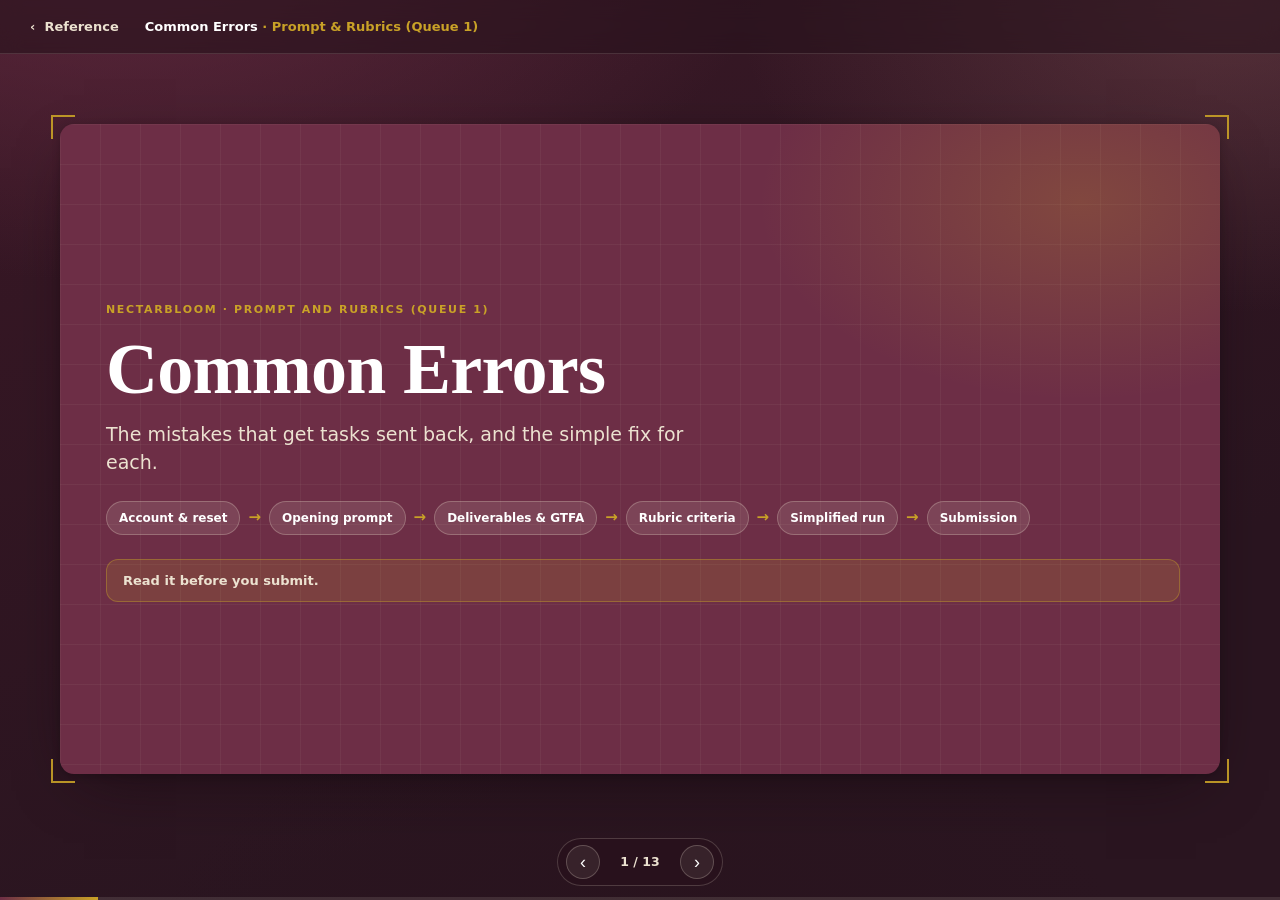
==== commit 568f5409: "Remove Export to PDF/PPTX controls from both deck viewers (closes #1) Co-authored-by: Cursor <cursor" ====
--- a/common-errors.html
+++ b/common-errors.html
@@ -11,10 +11,6 @@
 <header class="topbar">
   <a class="back" href="index.html">&#8249;&nbsp; Reference</a>
   <div class="deck-name">Common Errors <span>&middot; Prompt &amp; Rubrics (Queue 1)</span></div>
-  <div class="tb-actions">
-    <button class="tb-btn" id="exportPdf" type="button"><span class="ic">&#8681;</span> Export to PDF</button>
-    <a class="tb-btn" href="assets/Nectarbloom%20Common%20Errors.pptx" download><span class="ic">&#8681;</span> Export to PPTX</a>
-  </div>
 </header>
 
 <div class="stage">
--- a/assets/deck.css
+++ b/assets/deck.css
@@ -38,15 +38,6 @@
 .back:hover { background: rgba(236,226,208,.12); border-color: rgba(236,226,208,.28); }
 .deck-name { margin-right: auto; font-size: 13px; font-weight: 700; color: #fff; }
 .deck-name span { color: var(--gold); font-weight: 600; }
-.tb-actions { display: flex; gap: 8px; }
-.tb-btn {
-  display: inline-flex; align-items: center; gap: 7px; cursor: pointer; font: inherit;
-  font-size: 12.5px; font-weight: 700; color: var(--cream);
-  padding: 8px 12px; border-radius: 9px; border: 1px solid rgba(236,226,208,.26);
-  background: rgba(236,226,208,.06); transition: background .16s, border-color .16s, transform .16s;
-}
-.tb-btn:hover { background: rgba(201,162,39,.2); border-color: var(--gold); color: #fff; transform: translateY(-1px); }
-.tb-btn .ic { font-size: 13px; opacity: .9; }
 
 /* ---- Stage + frame + brackets ---- */
 .stage { position: absolute; inset: 54px 0 56px; display: grid; place-items: center; padding: 22px 26px; }
@@ -183,7 +174,7 @@
   .slide { padding: 24px 20px; }
 }
 
-/* ---- Print (Export to PDF) ---- */
+/* ---- Print ---- */
 @media print {
   body { overflow: visible; background: #fff; color: #111; }
   .topbar, .deck-nav, .progress, .br { display: none !important; }
